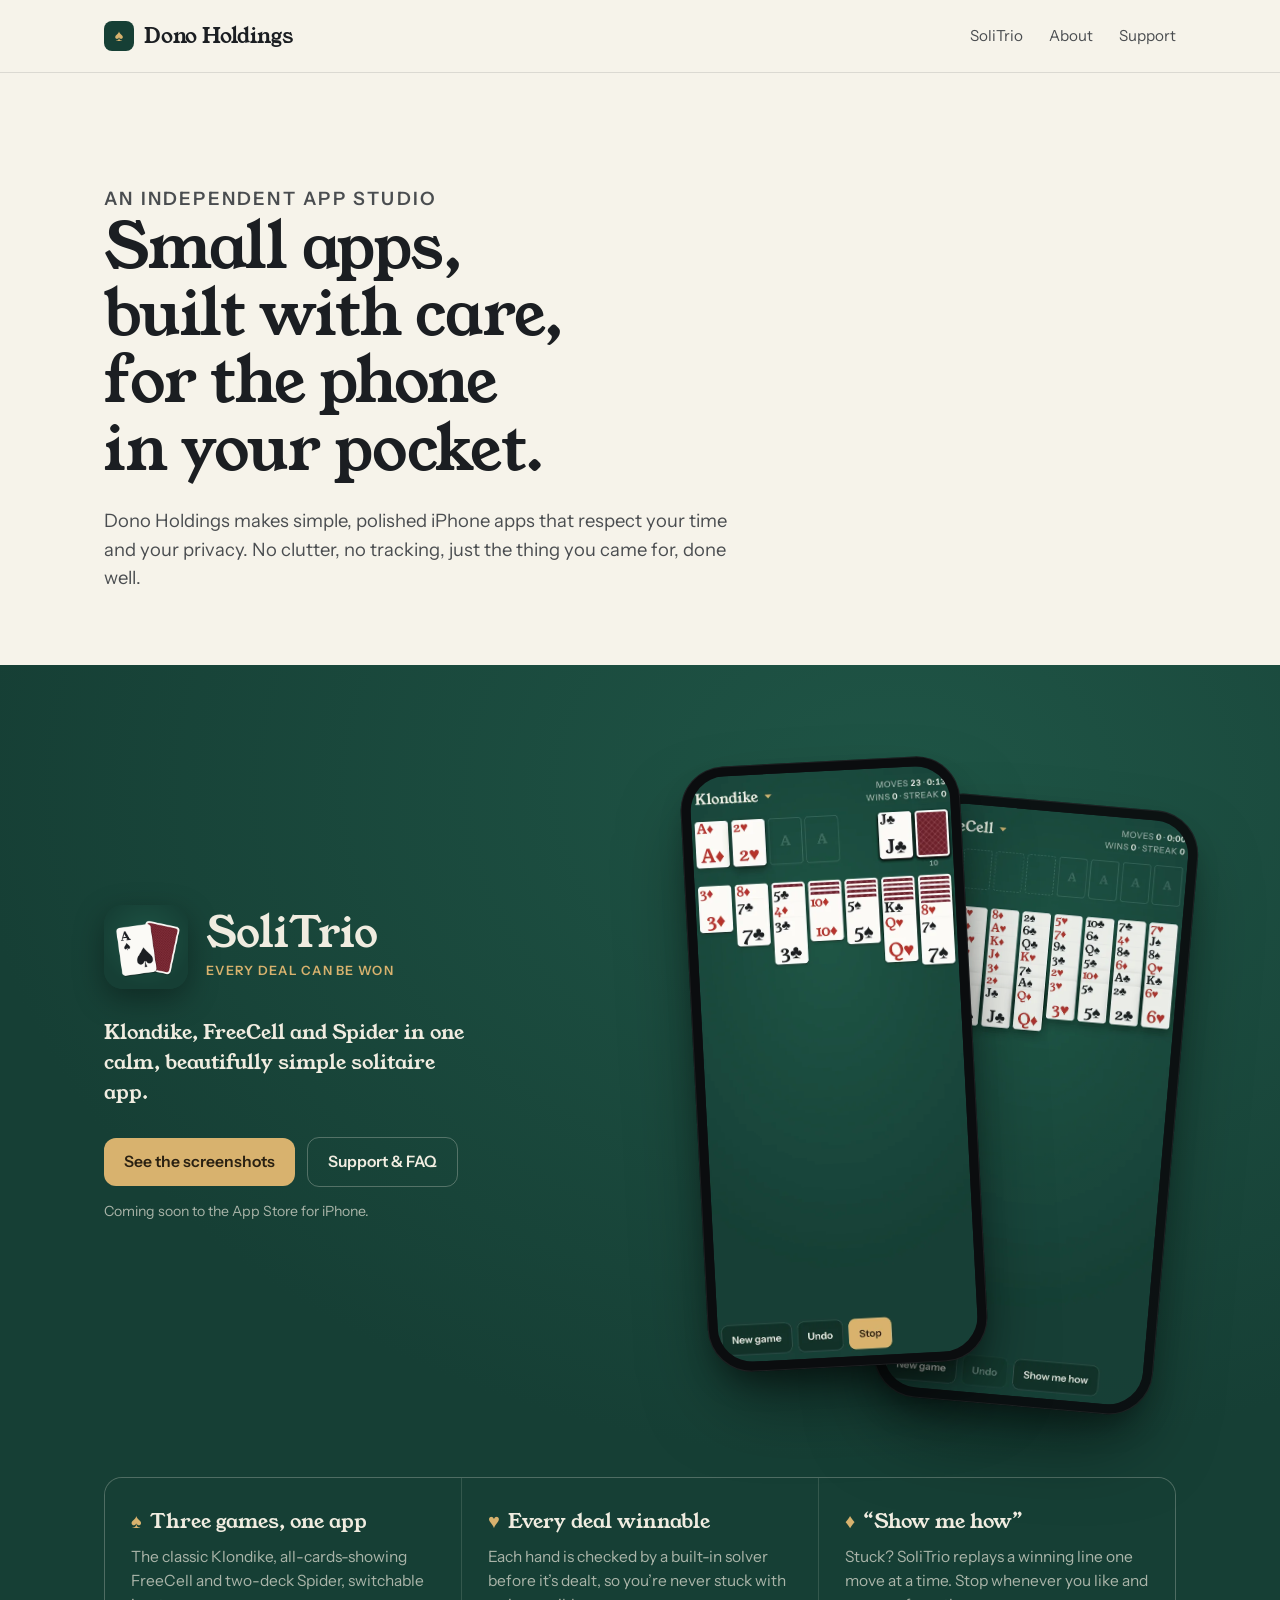
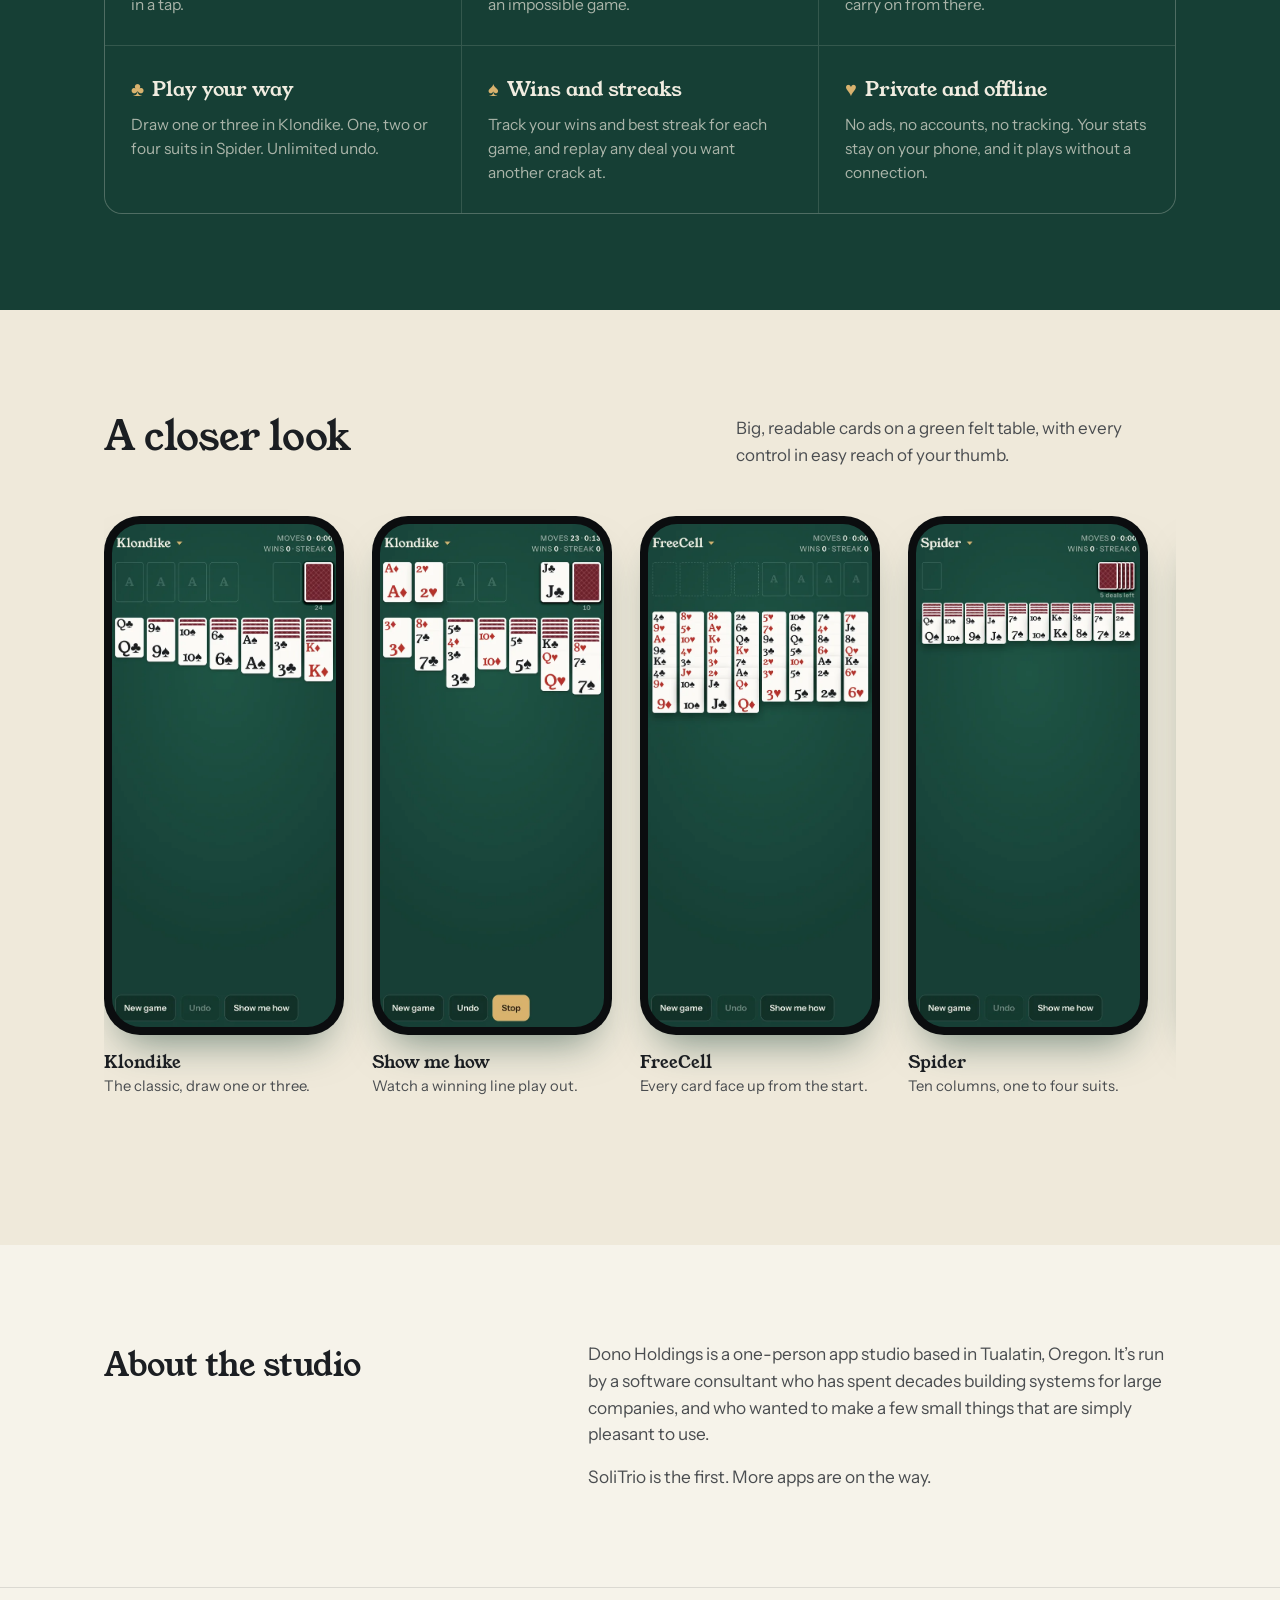
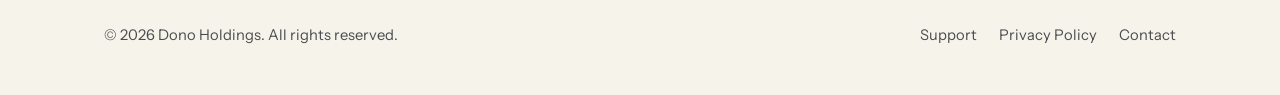
==== index.html @ dea43011 "New Site Pages" ====
<!DOCTYPE html>
<html lang="en">
<head>
<meta charset="utf-8">
<meta name="viewport" content="width=device-width, initial-scale=1">
<title>Dono Holdings — Thoughtful little apps for iPhone</title>
<meta name="description" content="Dono Holdings makes small, carefully built iPhone apps. Our first is SoliTrio: Klondike, FreeCell and Spider solitaire in one app, where every deal can be won.">
<meta name="theme-color" content="#f6f3ea">
<meta property="og:title" content="Dono Holdings">
<meta property="og:description" content="Thoughtful little apps for iPhone. Meet SoliTrio — three classic solitaire games, every deal winnable.">
<meta property="og:image" content="https://donoholdings.com/img/solitrio-icon.png">
<link rel="icon" href="img/solitrio-icon-180.png">
<link rel="preconnect" href="https://fonts.googleapis.com">
<link rel="preconnect" href="https://fonts.gstatic.com" crossorigin>
<link rel="stylesheet" href="https://fonts.googleapis.com/css2?family=Young+Serif&family=Instrument+Sans:wght@400;500;600&display=swap">
<link rel="stylesheet" href="style.css">
</head>
<body>

<header class="site-head">
  <div class="wrap">
    <a class="logo" href="./"><span class="logo-mark" aria-hidden="true">♠</span>Dono Holdings</a>
    <nav class="site-nav" aria-label="Main">
      <a href="#solitrio">SoliTrio</a>
      <a href="#about" class="hide-sm">About</a>
      <a href="support.html">Support</a>
    </nav>
  </div>
</header>

<main>
  <section class="intro">
    <div class="wrap">
      <p class="eyebrow">An independent app studio</p>
      <h1>Small apps, built with care, for the phone in your pocket.</h1>
      <p>Dono Holdings makes simple, polished iPhone apps that respect your time and your privacy. No clutter, no tracking, just the thing you came for, done well.</p>
    </div>
  </section>

  <section class="feature" id="solitrio">
    <div class="wrap">
      <div class="feature-grid">
        <div>
          <div class="app-id">
            <img src="img/solitrio-icon.png" alt="SoliTrio app icon" width="84" height="84">
            <div><h2>SoliTrio</h2><span>Every deal can be won</span></div>
          </div>
          <p class="lede">Klondike, FreeCell and Spider in one calm, beautifully simple solitaire app.</p>
          <div class="cta-row">
            <a class="btn btn-primary" href="#screens">See the screenshots</a>
            <a class="btn btn-ghost" href="support.html">Support &amp; FAQ</a>
          </div>
          <p class="status">Coming soon to the App Store for iPhone.</p>
        </div>
        <div class="hero-phones" aria-hidden="true">
          <div class="phone back"><img src="img/freecell.webp" alt=""></div>
          <div class="phone front"><img src="img/klondike-play.webp" alt=""></div>
        </div>
      </div>

      <div class="features">
        <div><h3><span class="suit">♠</span>Three games, one app</h3><p>The classic Klondike, all-cards-showing FreeCell and two-deck Spider, switchable in a tap.</p></div>
        <div><h3><span class="suit">♥</span>Every deal winnable</h3><p>Each hand is checked by a built-in solver before it&rsquo;s dealt, so you&rsquo;re never stuck with an impossible game.</p></div>
        <div><h3><span class="suit">♦</span>&ldquo;Show me how&rdquo;</h3><p>Stuck? SoliTrio replays a winning line one move at a time. Stop whenever you like and carry on from there.</p></div>
        <div><h3><span class="suit">♣</span>Play your way</h3><p>Draw one or three in Klondike. One, two or four suits in Spider. Unlimited undo.</p></div>
        <div><h3><span class="suit">♠</span>Wins and streaks</h3><p>Track your wins and best streak for each game, and replay any deal you want another crack at.</p></div>
        <div><h3><span class="suit">♥</span>Private and offline</h3><p>No ads, no accounts, no tracking. Your stats stay on your phone, and it plays without a connection.</p></div>
      </div>
    </div>
  </section>

  <section class="gallery" id="screens">
    <div class="wrap">
      <div class="section-head">
        <h2>A closer look</h2>
        <p>Big, readable cards on a green felt table, with every control in easy reach of your thumb.</p>
      </div>
      <div class="shots">
        <figure><div class="phone"><img src="img/klondike.webp" alt="SoliTrio Klondike: a fresh deal with seven columns, four foundations and the stock" loading="lazy"></div><figcaption><b>Klondike</b>The classic, draw one or three.</figcaption></figure>
        <figure><div class="phone"><img src="img/klondike-play.webp" alt="SoliTrio Klondike mid-game with aces on the foundations" loading="lazy"></div><figcaption><b>Show me how</b>Watch a winning line play out.</figcaption></figure>
        <figure><div class="phone"><img src="img/freecell.webp" alt="SoliTrio FreeCell with eight columns of face-up cards and four free cells" loading="lazy"></div><figcaption><b>FreeCell</b>Every card face up from the start.</figcaption></figure>
        <figure><div class="phone"><img src="img/spider.webp" alt="SoliTrio Spider with ten columns and five deals left in the stock" loading="lazy"></div><figcaption><b>Spider</b>Ten columns, one to four suits.</figcaption></figure>
        <figure><div class="phone"><img src="img/game-picker.webp" alt="SoliTrio game picker listing Klondike, FreeCell and Spider with wins and streaks" loading="lazy"></div><figcaption><b>Pick a game</b>Wins, streaks and options in one place.</figcaption></figure>
      </div>
    </div>
  </section>

  <section class="about" id="about">
    <div class="wrap about-grid">
      <h2>About the studio</h2>
      <div>
        <p>Dono Holdings is a one-person app studio based in Tualatin, Oregon. It&rsquo;s run by a software consultant who has spent decades building systems for large companies, and who wanted to make a few small things that are simply pleasant to use.</p>
        <p>SoliTrio is the first. More apps are on the way.</p>
      </div>
    </div>
  </section>
</main>

<footer class="site-foot">
  <div class="wrap">
    <span>&copy; 2026 Dono Holdings. All rights reserved.</span>
    <nav aria-label="Footer">
      <a href="support.html">Support</a>
      <a href="privacy.html">Privacy Policy</a>
      <a href="mailto:support@donoholdings.com">Contact</a>
    </nav>
  </div>
</footer>

</body>
</html>
---- style.css ----
:root{
  --paper:#f6f3ea; --paper-2:#efe9da; --ink:#1b1e22; --ink-2:#4a4d50; --rule:rgba(27,30,34,.12);
  --felt:#163f35; --felt-hi:#1f5546; --brass:#d8b26e; --brass-dk:#9a7633; --red:#b8322b;
  --cream:#f0ece0; --muted:rgba(240,236,224,.68);
  --f-display:"Young Serif", Georgia, "Times New Roman", serif;
  --f-ui:"Instrument Sans", -apple-system, "Helvetica Neue", Arial, sans-serif;
  --wrap:1120px;
}
*{box-sizing:border-box}
html{-webkit-text-size-adjust:100%;scroll-behavior:smooth}
body{margin:0;background:var(--paper);color:var(--ink);font-family:var(--f-ui);font-size:17px;line-height:1.55}
img{max-width:100%;display:block}
a{color:inherit}
.wrap{max-width:var(--wrap);margin:0 auto;padding:0 24px}

/* Header */
.site-head{border-bottom:1px solid var(--rule)}
.site-head .wrap{display:flex;align-items:center;justify-content:space-between;height:72px}
.logo{display:flex;align-items:center;gap:10px;text-decoration:none;font-family:var(--f-display);font-size:1.3rem;letter-spacing:-.01em}
.logo-mark{width:30px;height:30px;border-radius:8px;background:var(--felt);display:grid;place-items:center;color:var(--brass);font-size:1rem;line-height:1}
.site-nav{display:flex;gap:26px;font-size:.95rem}
.site-nav a{text-decoration:none;color:var(--ink-2)}
.site-nav a:hover,.site-nav a[aria-current]{color:var(--ink)}

/* Studio intro */
.intro{padding:88px 0 72px}
.eyebrow{font-size:.78rem;letter-spacing:.12em;text-transform:uppercase;color:var(--brass-dk);font-weight:600;margin:0 0 18px}
.intro h1{font-family:var(--f-display);font-weight:400;font-size:clamp(2.3rem,5.4vw,3.9rem);line-height:1.08;letter-spacing:-.02em;margin:0;max-width:16ch;text-wrap:balance}
.intro p{font-size:1.15rem;color:var(--ink-2);max-width:52ch;margin:24px 0 0}

/* Featured app */
.feature{background:radial-gradient(120% 90% at 70% 10%,var(--felt-hi),var(--felt) 60%);color:var(--cream);padding:96px 0;overflow:hidden}
.feature-grid{display:grid;grid-template-columns:1.05fr 1fr;gap:64px;align-items:center}
.app-id{display:flex;align-items:center;gap:18px;margin-bottom:28px}
.app-id img{width:84px;height:84px;border-radius:19px;box-shadow:0 10px 30px rgba(0,0,0,.35)}
.app-id h2{font-family:var(--f-display);font-weight:400;font-size:2.6rem;line-height:1;margin:0}
.app-id span{display:block;color:var(--brass);font-size:.8rem;letter-spacing:.1em;text-transform:uppercase;margin-top:8px;font-weight:600}
.feature .lede{font-size:1.25rem;line-height:1.5;margin:0 0 30px;max-width:30ch;font-family:var(--f-display);font-weight:400}
.cta-row{display:flex;flex-wrap:wrap;gap:12px;align-items:center}
.btn{display:inline-flex;align-items:center;gap:10px;min-height:48px;padding:12px 20px;border-radius:12px;font-weight:600;text-decoration:none;font-size:.98rem}
.btn-primary{background:var(--brass);color:#2a2112}
.btn-ghost{border:1px solid rgba(240,236,224,.28);color:var(--cream)}
.btn-ghost:hover{border-color:var(--cream)}
.status{font-size:.88rem;color:var(--muted);margin-top:14px}

.phone{width:min(300px,100%);aspect-ratio:585/1266;border-radius:44px;padding:10px;background:#0b0d0f;
  box-shadow:0 0 0 1px rgba(255,255,255,.08) inset,0 40px 80px -20px rgba(0,0,0,.6),0 18px 30px -10px rgba(0,0,0,.4)}
.phone img{width:100%;height:100%;object-fit:cover;border-radius:35px}
.hero-phones{position:relative;height:620px}
.hero-phones .phone{position:absolute;width:280px}
.hero-phones .back{right:0;top:40px;transform:rotate(5deg);opacity:.92}
.hero-phones .front{left:10px;top:0;transform:rotate(-3deg)}

/* Features list */
.features{display:grid;grid-template-columns:repeat(3,1fr);gap:1px;background:rgba(240,236,224,.14);margin-top:96px;border:1px solid rgba(240,236,224,.14);border-radius:18px;overflow:hidden}
.features div{background:var(--felt);padding:28px 26px}
.features h3{font-family:var(--f-display);font-weight:400;font-size:1.25rem;margin:0 0 8px;color:var(--cream)}
.features p{margin:0;color:var(--muted);font-size:.97rem}
.suit{color:var(--brass);margin-right:8px}

/* Gallery */
.gallery{padding:96px 0;background:var(--paper-2)}
.section-head{display:flex;justify-content:space-between;align-items:end;gap:24px;margin-bottom:40px;flex-wrap:wrap}
.section-head h2{font-family:var(--f-display);font-weight:400;font-size:clamp(1.8rem,3.4vw,2.5rem);margin:0;letter-spacing:-.01em}
.section-head p{margin:0;color:var(--ink-2);max-width:40ch}
.shots{display:grid;grid-auto-flow:column;grid-auto-columns:min(240px,70vw);gap:28px;overflow-x:auto;scroll-snap-type:x mandatory;padding:8px 4px 28px;scrollbar-width:thin}
.shots figure{margin:0;scroll-snap-align:start}
.shots .phone{width:100%;border-radius:36px;padding:8px;box-shadow:0 24px 40px -18px rgba(22,63,53,.55)}
.shots .phone img{border-radius:29px}
.shots figcaption{margin-top:14px;font-size:.92rem;color:var(--ink-2)}
.shots figcaption b{display:block;color:var(--ink);font-family:var(--f-display);font-weight:400;font-size:1.05rem}

/* About */
.about{padding:96px 0}
.about-grid{display:grid;grid-template-columns:1fr 1.4fr;gap:64px}
.about h2{font-family:var(--f-display);font-weight:400;font-size:2rem;margin:0}
.about p{margin:0 0 16px;color:var(--ink-2);font-size:1.08rem}
.about p:last-child{margin:0}

/* Footer */
.site-foot{border-top:1px solid var(--rule);padding:36px 0 48px;font-size:.92rem;color:var(--ink-2)}
.site-foot .wrap{display:flex;justify-content:space-between;gap:20px;flex-wrap:wrap}
.site-foot nav{display:flex;gap:22px}
.site-foot a{text-decoration:none}
.site-foot a:hover{color:var(--ink);text-decoration:underline}

/* Prose pages (privacy, support) */
.prose{max-width:720px;padding:72px 24px 96px;margin:0 auto}
.prose h1{font-family:var(--f-display);font-weight:400;font-size:clamp(2rem,4.4vw,2.8rem);margin:0 0 8px;letter-spacing:-.01em}
.prose .updated{color:var(--ink-2);margin:0 0 40px;font-size:.95rem}
.prose h2{font-family:var(--f-display);font-weight:400;font-size:1.35rem;margin:40px 0 10px}
.prose p,.prose li{color:#34373a}
.prose ul{padding-left:1.2em}
.prose li{margin-bottom:6px}
.callout{background:var(--felt);color:var(--cream);border-radius:16px;padding:22px 24px;margin:0 0 8px}
.callout p{color:var(--cream);margin:0}
.callout strong{color:var(--brass);font-weight:600}
details{border-bottom:1px solid var(--rule);padding:16px 0}
details summary{cursor:pointer;font-weight:600;list-style:none;display:flex;justify-content:space-between;gap:16px}
details summary::after{content:"+";color:var(--brass-dk);font-size:1.3rem;line-height:1}
details[open] summary::after{content:"–"}
details p{margin:10px 0 0}

@media (max-width:860px){
  .feature-grid,.about-grid{grid-template-columns:1fr;gap:40px}
  .hero-phones{height:520px;max-width:420px;margin:0 auto;width:100%}
  .hero-phones .phone{width:230px}
  .features{grid-template-columns:1fr}
  .intro{padding:64px 0 56px}
  .feature,.gallery,.about{padding:72px 0}
  .features{margin-top:64px}
  .site-nav{gap:18px;font-size:.9rem}
}
@media (max-width:420px){
  .site-nav a.hide-sm{display:none}
  .hero-phones{height:440px}
  .hero-phones .phone{width:195px}
}
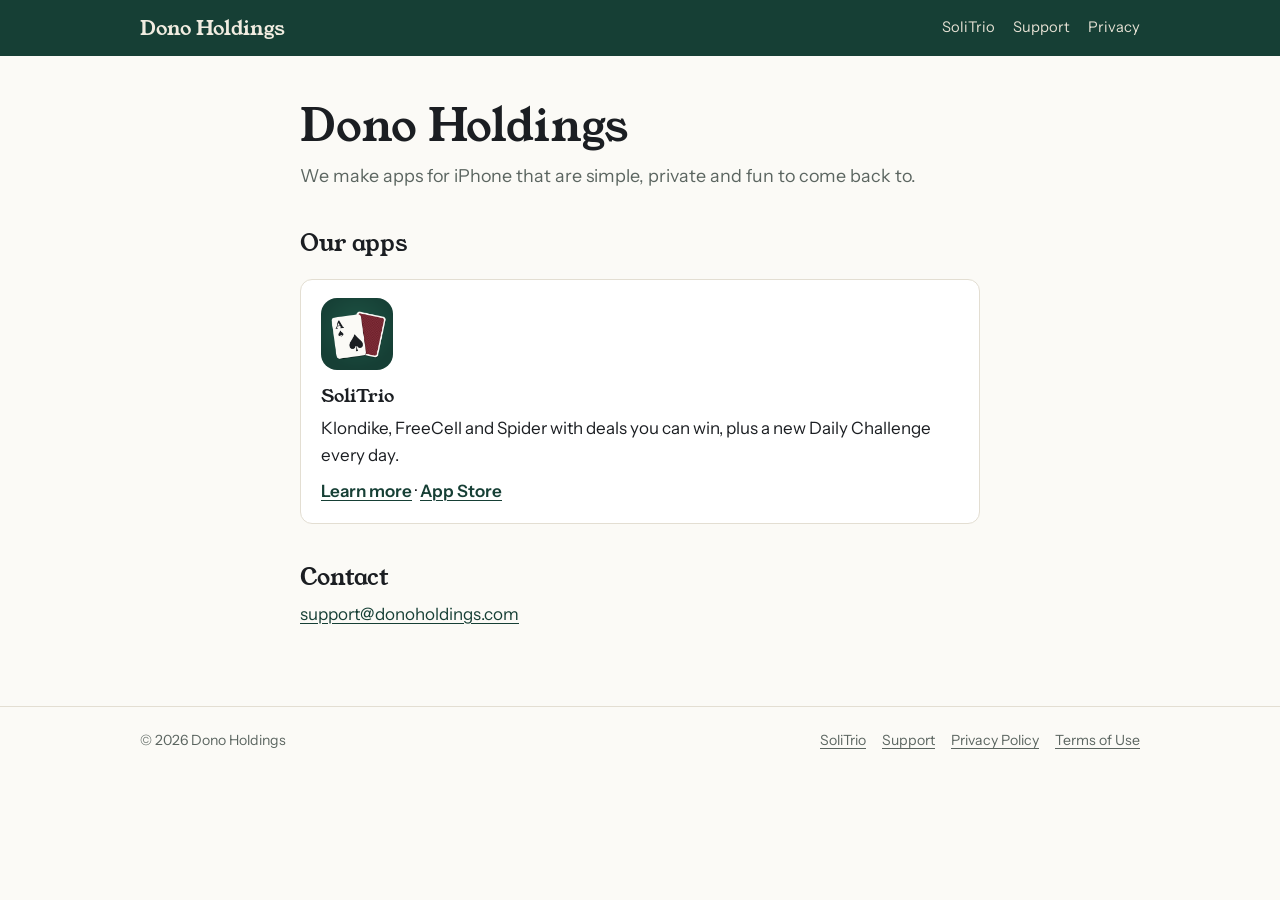
==== commit f1aa5cae: "New Site Layout" ====
--- a/index.html
+++ b/index.html
@@ -1,111 +1,28 @@
-<!DOCTYPE html>
+<!doctype html>
 <html lang="en">
 <head>
 <meta charset="utf-8">
-<meta name="viewport" content="width=device-width, initial-scale=1">
-<title>Dono Holdings — Thoughtful little apps for iPhone</title>
-<meta name="description" content="Dono Holdings makes small, carefully built iPhone apps. Our first is SoliTrio: Klondike, FreeCell and Spider solitaire in one app, where every deal can be won.">
-<meta name="theme-color" content="#f6f3ea">
-<meta property="og:title" content="Dono Holdings">
-<meta property="og:description" content="Thoughtful little apps for iPhone. Meet SoliTrio — three classic solitaire games, every deal winnable.">
-<meta property="og:image" content="https://donoholdings.com/img/solitrio-icon.png">
-<link rel="icon" href="img/solitrio-icon-180.png">
-<link rel="preconnect" href="https://fonts.googleapis.com">
-<link rel="preconnect" href="https://fonts.gstatic.com" crossorigin>
-<link rel="stylesheet" href="https://fonts.googleapis.com/css2?family=Young+Serif&family=Instrument+Sans:wght@400;500;600&display=swap">
-<link rel="stylesheet" href="style.css">
+<meta name="viewport" content="width=device-width, initial-scale=1, viewport-fit=cover">
+<title>Dono Holdings</title>
+<meta name="description" content="Dono Holdings makes apps for iPhone, starting with SoliTrio.">
+<link rel="icon" href="/assets/favicon.png" type="image/png">
+<link rel="apple-touch-icon" href="/assets/apple-touch-icon.png">
+<link rel="stylesheet" href="/assets/site.css">
 </head>
 <body>
-
-<header class="site-head">
-  <div class="wrap">
-    <a class="logo" href="./"><span class="logo-mark" aria-hidden="true">♠</span>Dono Holdings</a>
-    <nav class="site-nav" aria-label="Main">
-      <a href="#solitrio">SoliTrio</a>
-      <a href="#about" class="hide-sm">About</a>
-      <a href="support.html">Support</a>
-    </nav>
-  </div>
-</header>
-
-<main>
-  <section class="intro">
-    <div class="wrap">
-      <p class="eyebrow">An independent app studio</p>
-      <h1>Small apps, built with care, for the phone in your pocket.</h1>
-      <p>Dono Holdings makes simple, polished iPhone apps that respect your time and your privacy. No clutter, no tracking, just the thing you came for, done well.</p>
-    </div>
-  </section>
-
-  <section class="feature" id="solitrio">
-    <div class="wrap">
-      <div class="feature-grid">
-        <div>
-          <div class="app-id">
-            <img src="img/solitrio-icon.png" alt="SoliTrio app icon" width="84" height="84">
-            <div><h2>SoliTrio</h2><span>Every deal can be won</span></div>
-          </div>
-          <p class="lede">Klondike, FreeCell and Spider in one calm, beautifully simple solitaire app.</p>
-          <div class="cta-row">
-            <a class="btn btn-primary" href="#screens">See the screenshots</a>
-            <a class="btn btn-ghost" href="support.html">Support &amp; FAQ</a>
-          </div>
-          <p class="status">Coming soon to the App Store for iPhone.</p>
-        </div>
-        <div class="hero-phones" aria-hidden="true">
-          <div class="phone back"><img src="img/freecell.webp" alt=""></div>
-          <div class="phone front"><img src="img/klondike-play.webp" alt=""></div>
-        </div>
-      </div>
-
-      <div class="features">
-        <div><h3><span class="suit">♠</span>Three games, one app</h3><p>The classic Klondike, all-cards-showing FreeCell and two-deck Spider, switchable in a tap.</p></div>
-        <div><h3><span class="suit">♥</span>Every deal winnable</h3><p>Each hand is checked by a built-in solver before it&rsquo;s dealt, so you&rsquo;re never stuck with an impossible game.</p></div>
-        <div><h3><span class="suit">♦</span>&ldquo;Show me how&rdquo;</h3><p>Stuck? SoliTrio replays a winning line one move at a time. Stop whenever you like and carry on from there.</p></div>
-        <div><h3><span class="suit">♣</span>Play your way</h3><p>Draw one or three in Klondike. One, two or four suits in Spider. Unlimited undo.</p></div>
-        <div><h3><span class="suit">♠</span>Wins and streaks</h3><p>Track your wins and best streak for each game, and replay any deal you want another crack at.</p></div>
-        <div><h3><span class="suit">♥</span>Private and offline</h3><p>No ads, no accounts, no tracking. Your stats stay on your phone, and it plays without a connection.</p></div>
-      </div>
-    </div>
-  </section>
-
-  <section class="gallery" id="screens">
-    <div class="wrap">
-      <div class="section-head">
-        <h2>A closer look</h2>
-        <p>Big, readable cards on a green felt table, with every control in easy reach of your thumb.</p>
-      </div>
-      <div class="shots">
-        <figure><div class="phone"><img src="img/klondike.webp" alt="SoliTrio Klondike: a fresh deal with seven columns, four foundations and the stock" loading="lazy"></div><figcaption><b>Klondike</b>The classic, draw one or three.</figcaption></figure>
-        <figure><div class="phone"><img src="img/klondike-play.webp" alt="SoliTrio Klondike mid-game with aces on the foundations" loading="lazy"></div><figcaption><b>Show me how</b>Watch a winning line play out.</figcaption></figure>
-        <figure><div class="phone"><img src="img/freecell.webp" alt="SoliTrio FreeCell with eight columns of face-up cards and four free cells" loading="lazy"></div><figcaption><b>FreeCell</b>Every card face up from the start.</figcaption></figure>
-        <figure><div class="phone"><img src="img/spider.webp" alt="SoliTrio Spider with ten columns and five deals left in the stock" loading="lazy"></div><figcaption><b>Spider</b>Ten columns, one to four suits.</figcaption></figure>
-        <figure><div class="phone"><img src="img/game-picker.webp" alt="SoliTrio game picker listing Klondike, FreeCell and Spider with wins and streaks" loading="lazy"></div><figcaption><b>Pick a game</b>Wins, streaks and options in one place.</figcaption></figure>
-      </div>
-    </div>
-  </section>
-
-  <section class="about" id="about">
-    <div class="wrap about-grid">
-      <h2>About the studio</h2>
-      <div>
-        <p>Dono Holdings is a one-person app studio based in Tualatin, Oregon. It&rsquo;s run by a software consultant who has spent decades building systems for large companies, and who wanted to make a few small things that are simply pleasant to use.</p>
-        <p>SoliTrio is the first. More apps are on the way.</p>
-      </div>
-    </div>
-  </section>
+<header class="site-head"><div class="wrap"><a class="brand" href="/">Dono Holdings</a><nav class="site-nav" aria-label="Main"><a href="/solitrio/">SoliTrio</a><a href="/support/">Support</a><a href="/privacy/">Privacy</a></nav></div></header>
+<main class="wrap read">
+<h1>Dono Holdings</h1>
+<p class="lede">We make apps for iPhone that are simple, private and fun to come back to.</p>
+<h2>Our apps</h2>
+<div class="contact" style="align-items:flex-start">
+<img src="/assets/solitrio-icon.png" alt="" width="72" height="72" style="border-radius:16px">
+<div><strong>SoliTrio</strong><p style="margin:4px 0 8px">Klondike, FreeCell and Spider with deals you can win, plus a new Daily Challenge every day.</p>
+<a href="/solitrio/">Learn more</a> &middot; <a href="https://apps.apple.com/app/id6831704890">App Store</a></div>
+</div>
+<h2>Contact</h2>
+<p><a href="mailto:support@donoholdings.com">support@donoholdings.com</a></p>
 </main>
-
-<footer class="site-foot">
-  <div class="wrap">
-    <span>&copy; 2026 Dono Holdings. All rights reserved.</span>
-    <nav aria-label="Footer">
-      <a href="support.html">Support</a>
-      <a href="privacy.html">Privacy Policy</a>
-      <a href="mailto:support@donoholdings.com">Contact</a>
-    </nav>
-  </div>
-</footer>
-
+<footer class="site-foot"><div class="wrap"><span>&copy; 2026 Dono Holdings</span><nav aria-label="Footer"><a href="/solitrio/">SoliTrio</a><a href="/support/">Support</a><a href="/privacy/">Privacy Policy</a><a href="https://www.apple.com/legal/internet-services/itunes/dev/stdeula/">Terms of Use</a></nav></div></footer>
 </body>
 </html>
--- a/assets/site.css
+++ b/assets/site.css
@@ -0,0 +1,116 @@
+/* Dono Holdings site — shares SoliTrio's card-table palette.
+   Layout: a narrow reading column for legal and help pages; a wider showcase for the app page. */
+@font-face{font-family:"Young Serif";font-weight:400;font-style:normal;font-display:swap;src:url("young-serif-latin-400-normal.woff2") format("woff2")}
+@font-face{font-family:"Instrument Sans";font-weight:400;font-style:normal;font-display:swap;src:url("instrument-sans-latin-400-normal.woff2") format("woff2")}
+@font-face{font-family:"Instrument Sans";font-weight:500;font-style:normal;font-display:swap;src:url("instrument-sans-latin-500-normal.woff2") format("woff2")}
+@font-face{font-family:"Instrument Sans";font-weight:600;font-style:normal;font-display:swap;src:url("instrument-sans-latin-600-normal.woff2") format("woff2")}
+:root{
+  --felt:#163f35; --felt-hi:#1f5546; --felt-deep:#0f2b24;
+  --paper:#fbfaf6; --ink:#1b1e22; --muted:#5b6560; --line:#e3ded2;
+  --brass:#b8893f; --brass-hi:#d8b26e; --red:#b8322b;
+  --f-display:"Young Serif", Georgia, "Times New Roman", serif;
+  --f-body:"Instrument Sans", -apple-system, "Helvetica Neue", Arial, sans-serif;
+}
+*{box-sizing:border-box}
+html{-webkit-text-size-adjust:100%}
+body{margin:0;background:var(--paper);color:var(--ink);font:400 17px/1.6 var(--f-body)}
+a{color:var(--felt);text-decoration-thickness:1px;text-underline-offset:3px}
+a:hover{color:var(--red)}
+a:focus-visible,button:focus-visible{outline:2px solid var(--brass);outline-offset:2px}
+img{max-width:100%;height:auto}
+
+.site-head{background:var(--felt);color:#f0ece0}
+.site-head .wrap{display:flex;align-items:center;justify-content:space-between;gap:16px;padding-block:14px}
+.brand{font:400 1.25rem var(--f-display);color:#f0ece0;text-decoration:none}
+.brand:hover{color:var(--brass-hi)}
+.site-nav{display:flex;gap:18px;flex-wrap:wrap;font-size:.92rem}
+.site-nav a{color:#e6e1d4;text-decoration:none}
+.site-nav a:hover,.site-nav a[aria-current="page"]{color:var(--brass-hi)}
+
+.wrap{max-width:1040px;margin:0 auto;padding-left:max(20px,env(safe-area-inset-left,0px));padding-right:max(20px,env(safe-area-inset-right,0px))}
+.read{max-width:720px}
+main{padding-block:44px 64px}
+
+h1,h2,h3{font-family:var(--f-display);font-weight:400;line-height:1.15;text-wrap:balance;color:var(--ink)}
+h1{font-size:clamp(2rem,5vw,2.8rem);margin:0 0 10px}
+h2{font-size:1.45rem;margin:40px 0 10px}
+h3{font-size:1.12rem;margin:26px 0 6px}
+p,ul,ol{margin:0 0 14px}
+ul,ol{padding-left:1.3em}
+li{margin-bottom:6px}
+.lede{font-size:1.12rem;color:var(--muted);margin-bottom:22px}
+.meta{font-size:.88rem;color:var(--muted);letter-spacing:.02em}
+
+.note{border-left:3px solid var(--brass);background:#f4efe3;padding:14px 18px;border-radius:0 8px 8px 0;margin:22px 0}
+.note p:last-child{margin:0}
+.contact{display:flex;flex-wrap:wrap;align-items:center;gap:12px;background:#fff;border:1px solid var(--line);border-radius:12px;padding:18px 20px;margin:22px 0}
+.contact strong{font-family:var(--f-display);font-weight:400;font-size:1.15rem}
+.contact a{font-weight:600}
+
+details{border-bottom:1px solid var(--line);padding:4px 0}
+details:first-of-type{border-top:1px solid var(--line)}
+summary{cursor:pointer;list-style:none;padding:14px 28px 14px 0;font-weight:600;position:relative}
+summary::-webkit-details-marker{display:none}
+summary::after{content:"+";position:absolute;right:4px;top:10px;font:400 1.4rem var(--f-display);color:var(--brass)}
+details[open] summary::after{content:"\2212"}
+details > div{padding:0 0 14px}
+details > div p:last-child{margin-bottom:0}
+
+/* App showcase */
+.shot-wrap{position:relative;justify-self:center;width:min(300px,100%)}
+.shot-wrap .hero-shot{width:100%}
+.burst{position:absolute;top:-26px;right:-46px;width:158px;height:158px;display:grid;place-content:center;justify-items:center;text-align:center;
+  color:#2a2112;text-decoration:none;transform:rotate(12deg);filter:drop-shadow(0 10px 18px rgba(0,0,0,.4))}
+.burst svg{position:absolute;inset:0;width:100%;height:100%;z-index:-1}
+.burst polygon{fill:var(--brass-hi);stroke:#f6e7c3;stroke-width:3}
+.burst:hover{color:#2a2112}
+.burst:hover polygon{fill:#e6c58a}
+.b-top{font:600 .78rem/1 var(--f-body);letter-spacing:.14em;text-transform:uppercase}
+.b-big{font:400 2.7rem/1 var(--f-display);color:var(--red);margin:2px 0}
+.b-mid{font:600 .72rem/1.1 var(--f-body)}
+.b-code{margin-top:6px;font:600 .66rem/1 var(--f-body);letter-spacing:.06em;background:#2a2112;color:#f6e7c3;padding:4px 7px;border-radius:5px}
+@media (prefers-reduced-motion:no-preference){.burst{animation:wobble 4s ease-in-out infinite}
+  @keyframes wobble{0%,100%{transform:rotate(12deg) scale(1)}50%{transform:rotate(8deg) scale(1.04)}}}
+.promo{margin-top:22px;padding:16px 18px;border:1px dashed rgba(216,178,110,.6);border-radius:12px;background:rgba(0,0,0,.14);max-width:34em}
+.promo p{margin:0 0 10px;color:#e8e2d3}
+.promo code{font:600 1rem var(--f-body);letter-spacing:.06em;background:#f6e7c3;color:#2a2112;padding:2px 8px;border-radius:6px}
+.promo-actions{display:flex;flex-wrap:wrap;align-items:center;gap:14px}
+.promo-actions button{font:600 .9rem var(--f-body);background:transparent;color:#f6e7c3;border:1px solid rgba(246,231,195,.5);border-radius:9px;padding:8px 14px;cursor:pointer}
+.promo-actions a{color:var(--brass-hi);font-weight:600}
+.promo-terms{font-size:.8rem;color:#bdb6a6 !important;margin:0 !important}
+.hero{background:radial-gradient(110% 120% at 30% 0%,var(--felt-hi),var(--felt) 55%,var(--felt-deep));color:#f0ece0}
+.hero .wrap{display:grid;grid-template-columns:minmax(0,1.1fr) minmax(0,.9fr);gap:40px;align-items:center;padding-block:56px}
+.hero h1{color:#f6f2e7;font-size:clamp(2.4rem,6vw,3.6rem)}
+.hero .tag{color:var(--brass-hi);font-weight:600;font-size:1.1rem;margin-bottom:16px}
+.hero p{color:#dcd6c8;max-width:34em}
+.app-id{display:flex;align-items:center;gap:16px;margin-bottom:18px}
+.app-id img{width:84px;height:84px;border-radius:19px;box-shadow:0 8px 24px rgba(0,0,0,.35)}
+.cta{display:inline-flex;align-items:center;gap:10px;margin-top:10px;background:var(--brass-hi);color:#2a2112;text-decoration:none;font-weight:600;padding:13px 22px;border-radius:12px}
+.cta:hover{color:#2a2112;background:#e6c58a}
+.price{font-size:.92rem;color:#cfc8b8;margin-top:12px}
+.hero-shot{justify-self:center;width:min(300px,100%);border-radius:30px;box-shadow:0 0 0 6px #0a1a16,0 0 0 7px rgba(255,255,255,.14),0 28px 60px rgba(0,0,0,.45)}
+
+.features{display:grid;grid-template-columns:repeat(3,minmax(0,1fr));gap:28px 32px;margin:8px 0 12px}
+.features h3{margin-top:0}
+.features p{color:var(--muted);margin:0}
+.suit{display:block;font:400 1.6rem var(--f-display);color:var(--brass);margin-bottom:4px}
+.suit.red{color:var(--red)}
+
+.gallery{display:grid;grid-template-columns:repeat(4,minmax(0,1fr));gap:18px;margin-top:18px}
+.gallery img{border-radius:16px;box-shadow:0 10px 26px rgba(0,0,0,.16);background:var(--felt)}
+
+.site-foot{border-top:1px solid var(--line);font-size:.88rem;color:var(--muted)}
+.site-foot .wrap{display:flex;flex-wrap:wrap;justify-content:space-between;gap:12px;padding-block:22px}
+.site-foot nav{display:flex;gap:16px;flex-wrap:wrap}
+.site-foot a{color:var(--muted)}
+
+@media (max-width:760px){
+  .hero .wrap{grid-template-columns:1fr;padding-block:40px}
+  .shot-wrap{width:min(250px,72%)}
+  .burst{width:128px;height:128px;top:-18px;right:-34px}
+  .b-big{font-size:2.1rem}
+  .features{grid-template-columns:1fr}
+  .gallery{grid-template-columns:repeat(2,minmax(0,1fr))}
+  .site-head .wrap{flex-direction:column;align-items:flex-start;gap:6px}
+}
+@media (prefers-reduced-motion:no-preference){a,.cta{transition:color .15s,background .15s}}
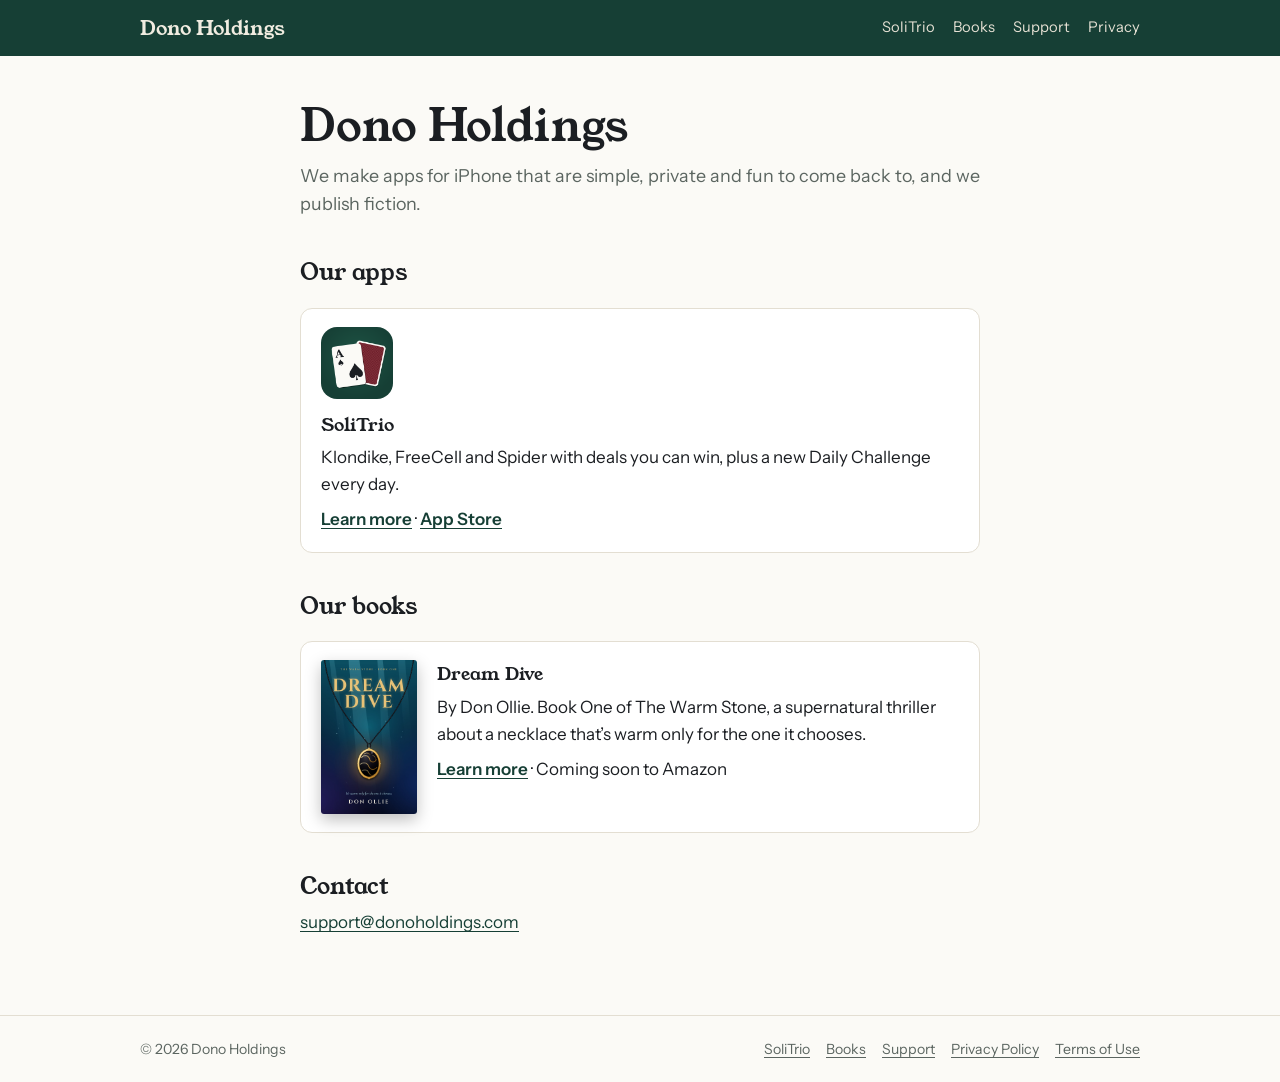
==== commit 2ca4fd2d: "Add Books page for Dream Dive and link it from the site Co-Authored-By: Claude Opus 5.5 <noreply@ant" ====
--- a/index.html
+++ b/index.html
@@ -4,25 +4,31 @@
 <meta charset="utf-8">
 <meta name="viewport" content="width=device-width, initial-scale=1, viewport-fit=cover">
 <title>Dono Holdings</title>
-<meta name="description" content="Dono Holdings makes apps for iPhone, starting with SoliTrio.">
+<meta name="description" content="Dono Holdings makes apps for iPhone, starting with SoliTrio, and publishes books, starting with Dream Dive.">
 <link rel="icon" href="/assets/favicon.png" type="image/png">
 <link rel="apple-touch-icon" href="/assets/apple-touch-icon.png">
 <link rel="stylesheet" href="/assets/site.css">
 </head>
 <body>
-<header class="site-head"><div class="wrap"><a class="brand" href="/">Dono Holdings</a><nav class="site-nav" aria-label="Main"><a href="/solitrio/">SoliTrio</a><a href="/support/">Support</a><a href="/privacy/">Privacy</a></nav></div></header>
+<header class="site-head"><div class="wrap"><a class="brand" href="/">Dono Holdings</a><nav class="site-nav" aria-label="Main"><a href="/solitrio/">SoliTrio</a><a href="/books/">Books</a><a href="/support/">Support</a><a href="/privacy/">Privacy</a></nav></div></header>
 <main class="wrap read">
 <h1>Dono Holdings</h1>
-<p class="lede">We make apps for iPhone that are simple, private and fun to come back to.</p>
+<p class="lede">We make apps for iPhone that are simple, private and fun to come back to, and we publish fiction.</p>
 <h2>Our apps</h2>
 <div class="contact" style="align-items:flex-start">
 <img src="/assets/solitrio-icon.png" alt="" width="72" height="72" style="border-radius:16px">
 <div><strong>SoliTrio</strong><p style="margin:4px 0 8px">Klondike, FreeCell and Spider with deals you can win, plus a new Daily Challenge every day.</p>
 <a href="/solitrio/">Learn more</a> &middot; <a href="https://apps.apple.com/app/id6831704890">App Store</a></div>
 </div>
+<h2>Our books</h2>
+<div class="book-card">
+<img src="/assets/dream-dive-cover.jpg" alt="" width="96" height="154">
+<div><strong>Dream Dive</strong><p style="margin:4px 0 8px">By Don Ollie. Book One of The Warm Stone, a supernatural thriller about a necklace that&rsquo;s warm only for the one it chooses.</p>
+<a href="/books/">Learn more</a> &middot; Coming soon to Amazon</div>
+</div>
 <h2>Contact</h2>
 <p><a href="mailto:support@donoholdings.com">support@donoholdings.com</a></p>
 </main>
-<footer class="site-foot"><div class="wrap"><span>&copy; 2026 Dono Holdings</span><nav aria-label="Footer"><a href="/solitrio/">SoliTrio</a><a href="/support/">Support</a><a href="/privacy/">Privacy Policy</a><a href="https://www.apple.com/legal/internet-services/itunes/dev/stdeula/">Terms of Use</a></nav></div></footer>
+<footer class="site-foot"><div class="wrap"><span>&copy; 2026 Dono Holdings</span><nav aria-label="Footer"><a href="/solitrio/">SoliTrio</a><a href="/books/">Books</a><a href="/support/">Support</a><a href="/privacy/">Privacy Policy</a><a href="https://www.apple.com/legal/internet-services/itunes/dev/stdeula/">Terms of Use</a></nav></div></footer>
 </body>
 </html>
--- a/assets/site.css
+++ b/assets/site.css
@@ -114,3 +114,21 @@
   .site-head .wrap{flex-direction:column;align-items:flex-start;gap:6px}
 }
 @media (prefers-reduced-motion:no-preference){a,.cta{transition:color .15s,background .15s}}
+
+/* Books */
+.book-hero{background:radial-gradient(110% 120% at 30% 0%,#0f4f63,#08263a 55%,#04101c);color:#e9eef2}
+.book-hero .wrap{grid-template-columns:minmax(0,.8fr) minmax(0,1.2fr)}
+.book-hero h1{color:#f3e6c4}
+.book-hero .tag{color:#e8c277}
+.book-hero p{color:#d4dde4}
+.book-cover{justify-self:center;width:min(300px,100%);border-radius:4px;box-shadow:0 2px 0 rgba(255,255,255,.08),0 28px 60px rgba(0,0,0,.5)}
+.byline{font-size:1rem;letter-spacing:.14em;text-transform:uppercase;color:#cdd7de;margin:-4px 0 14px}
+.series{font-size:.82rem;letter-spacing:.16em;text-transform:uppercase;color:#e8c277;font-weight:600;margin:0 0 8px}
+.cta.soon{background:transparent;color:#f3e6c4;border:1px solid rgba(232,194,119,.6);cursor:default}
+.formats{font-size:.92rem;color:#b8c4cc;margin-top:12px}
+.book-card{display:flex;gap:20px;align-items:flex-start;background:#fff;border:1px solid var(--line);border-radius:12px;padding:18px 20px;margin:22px 0}
+.book-card img{width:96px;border-radius:3px;box-shadow:0 6px 16px rgba(0,0,0,.25)}
+.book-card strong{font-family:var(--f-display);font-weight:400;font-size:1.15rem}
+.book-card p{margin:4px 0 8px}
+.book-card a{font-weight:600}
+@media (max-width:760px){.book-hero .wrap{grid-template-columns:1fr}.book-cover{width:min(230px,70%)}}
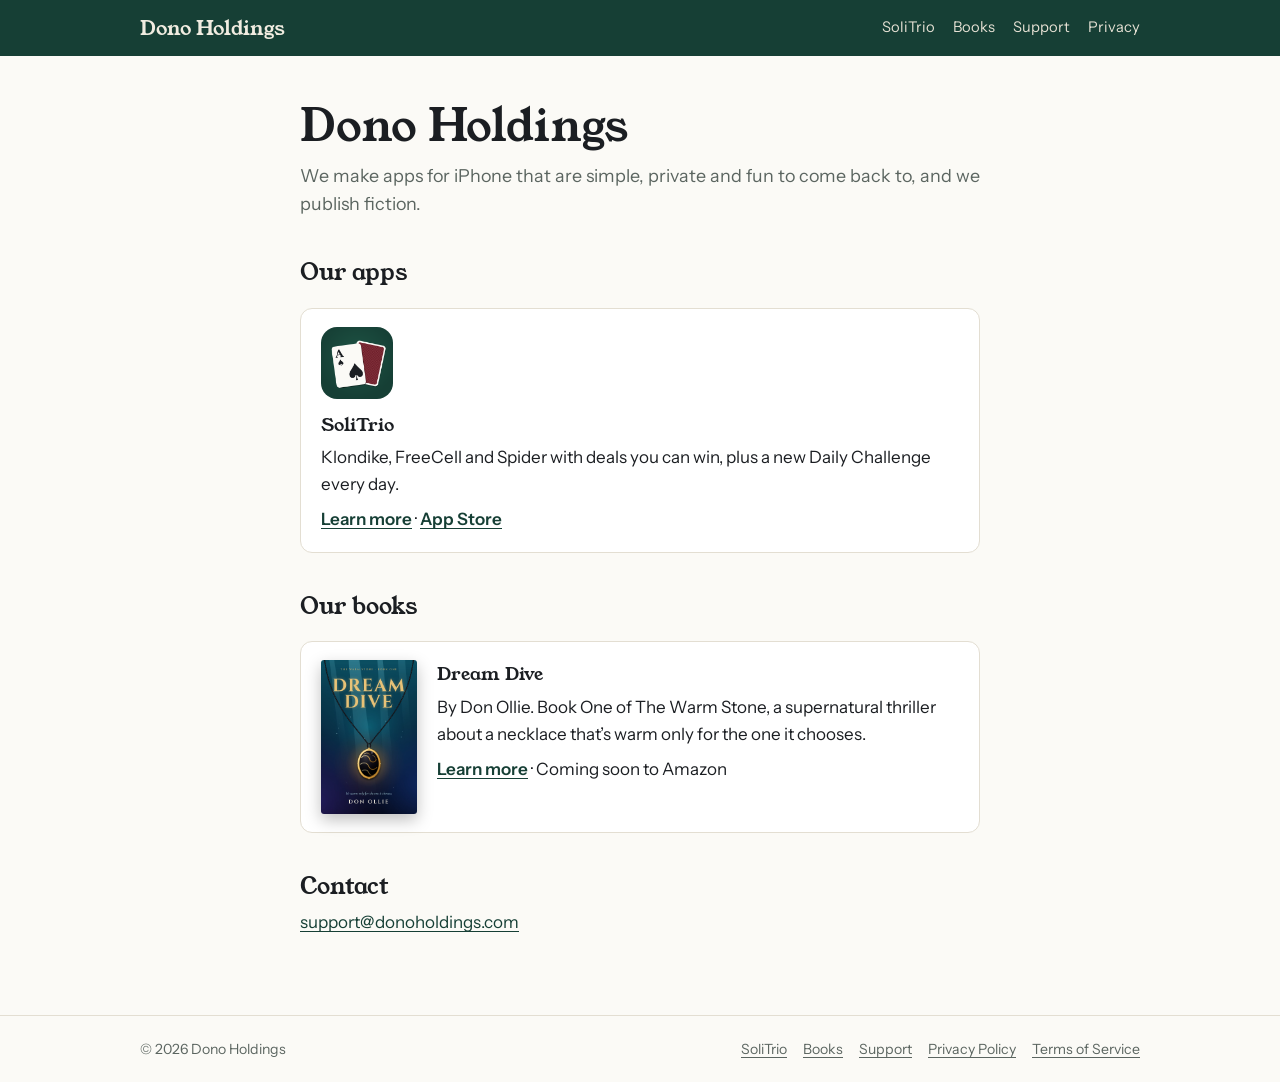
==== commit dc29185e: "Add SoliTrio Terms of Service page and link it in the footer Co-Authored-By: Claude Opus 5.5 <norepl" ====
--- a/index.html
+++ b/index.html
@@ -29,6 +29,6 @@
 <h2>Contact</h2>
 <p><a href="mailto:support@donoholdings.com">support@donoholdings.com</a></p>
 </main>
-<footer class="site-foot"><div class="wrap"><span>&copy; 2026 Dono Holdings</span><nav aria-label="Footer"><a href="/solitrio/">SoliTrio</a><a href="/books/">Books</a><a href="/support/">Support</a><a href="/privacy/">Privacy Policy</a><a href="https://www.apple.com/legal/internet-services/itunes/dev/stdeula/">Terms of Use</a></nav></div></footer>
+<footer class="site-foot"><div class="wrap"><span>&copy; 2026 Dono Holdings</span><nav aria-label="Footer"><a href="/solitrio/">SoliTrio</a><a href="/books/">Books</a><a href="/support/">Support</a><a href="/privacy/">Privacy Policy</a><a href="/terms/">Terms of Service</a></nav></div></footer>
 </body>
 </html>
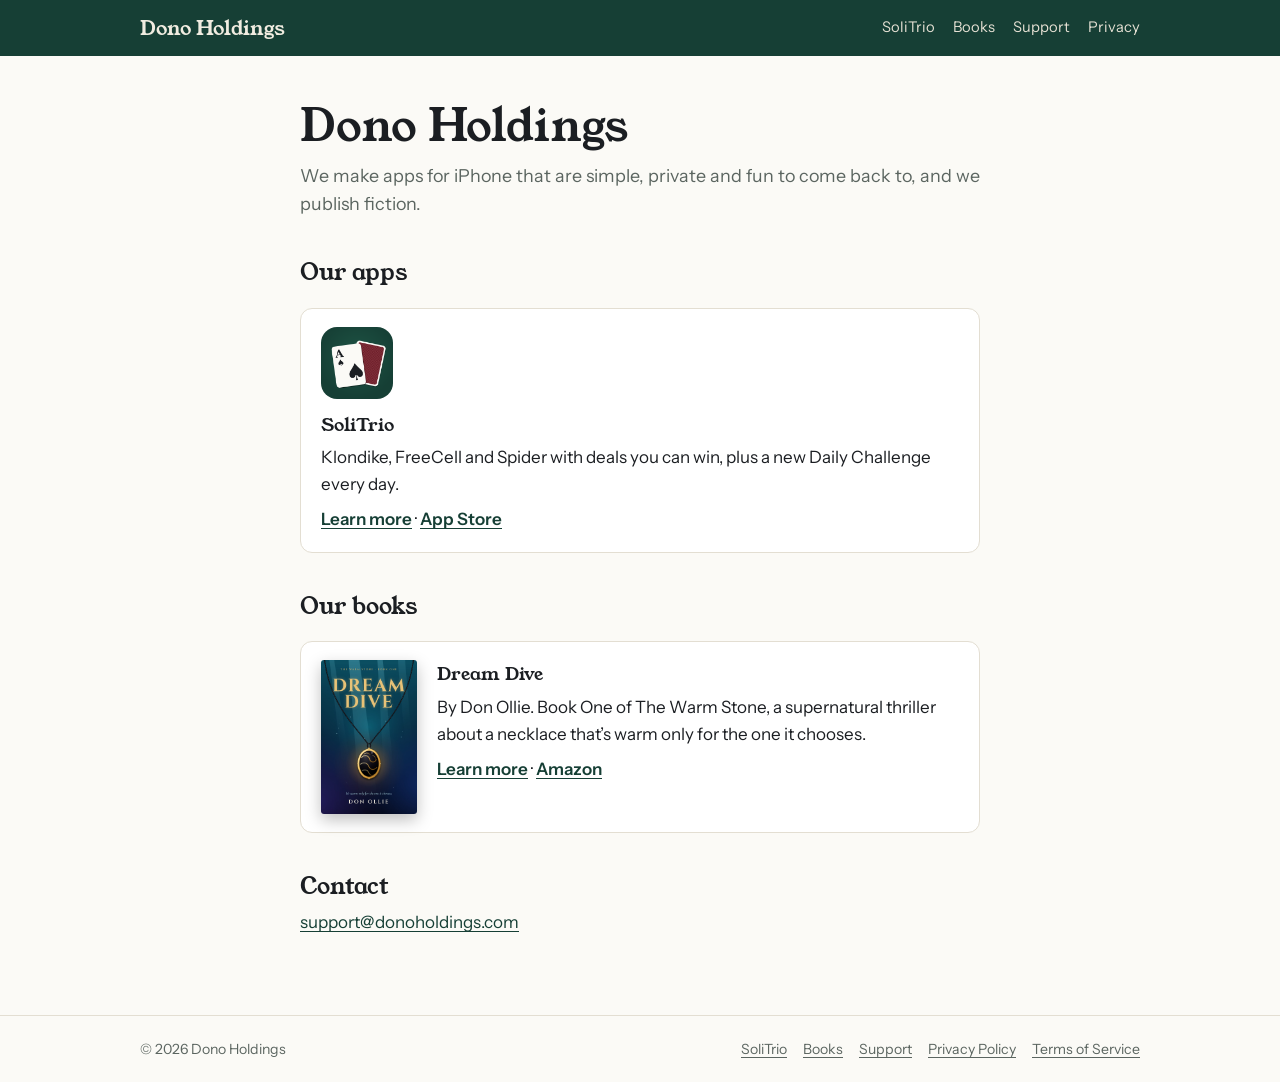
==== commit 06abd23f: "Link Dream Dive to its Amazon page Co-Authored-By: Claude Opus 5.5 <noreply@anthropic.com> Claude-Se" ====
--- a/index.html
+++ b/index.html
@@ -24,7 +24,7 @@
 <div class="book-card">
 <img src="/assets/dream-dive-cover.jpg" alt="" width="96" height="154">
 <div><strong>Dream Dive</strong><p style="margin:4px 0 8px">By Don Ollie. Book One of The Warm Stone, a supernatural thriller about a necklace that&rsquo;s warm only for the one it chooses.</p>
-<a href="/books/">Learn more</a> &middot; Coming soon to Amazon</div>
+<a href="/books/">Learn more</a> &middot; <a href="https://www.amazon.com/dp/B0HS2SCKDY">Amazon</a></div>
 </div>
 <h2>Contact</h2>
 <p><a href="mailto:support@donoholdings.com">support@donoholdings.com</a></p>
